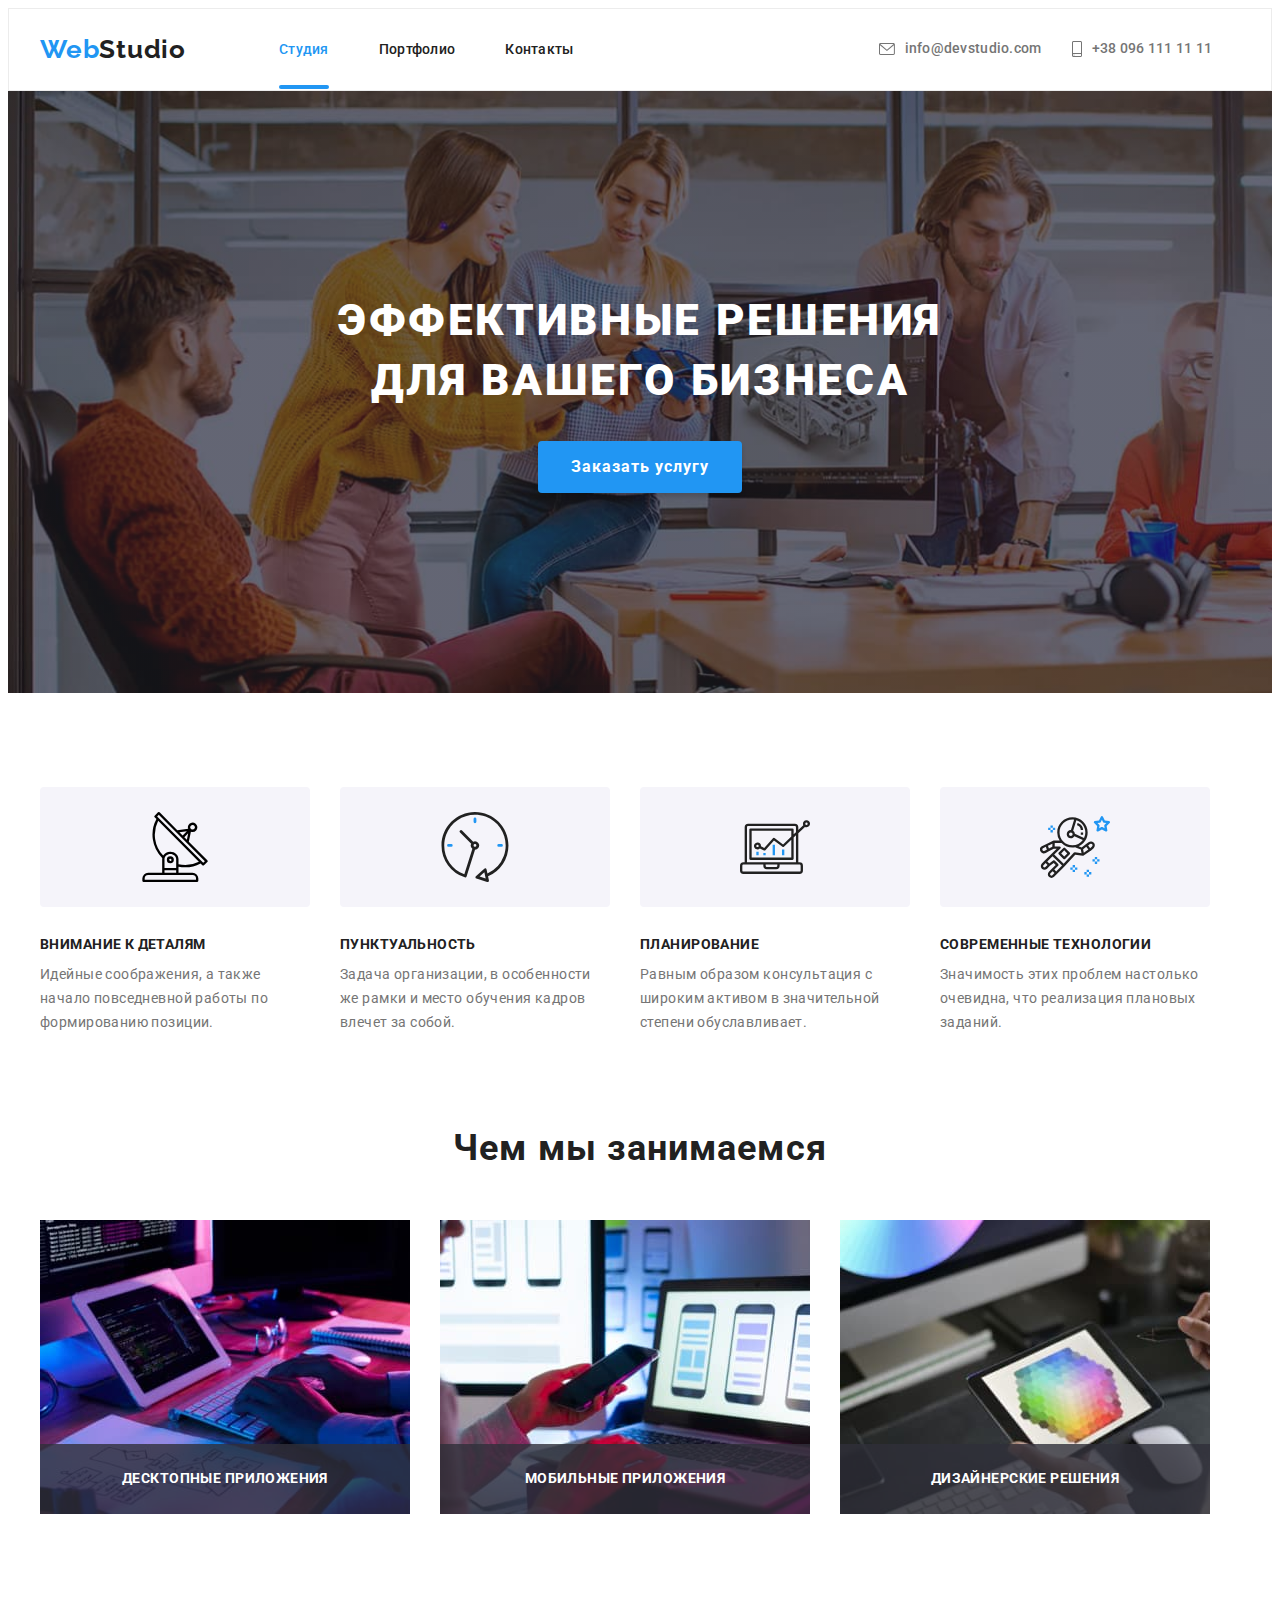
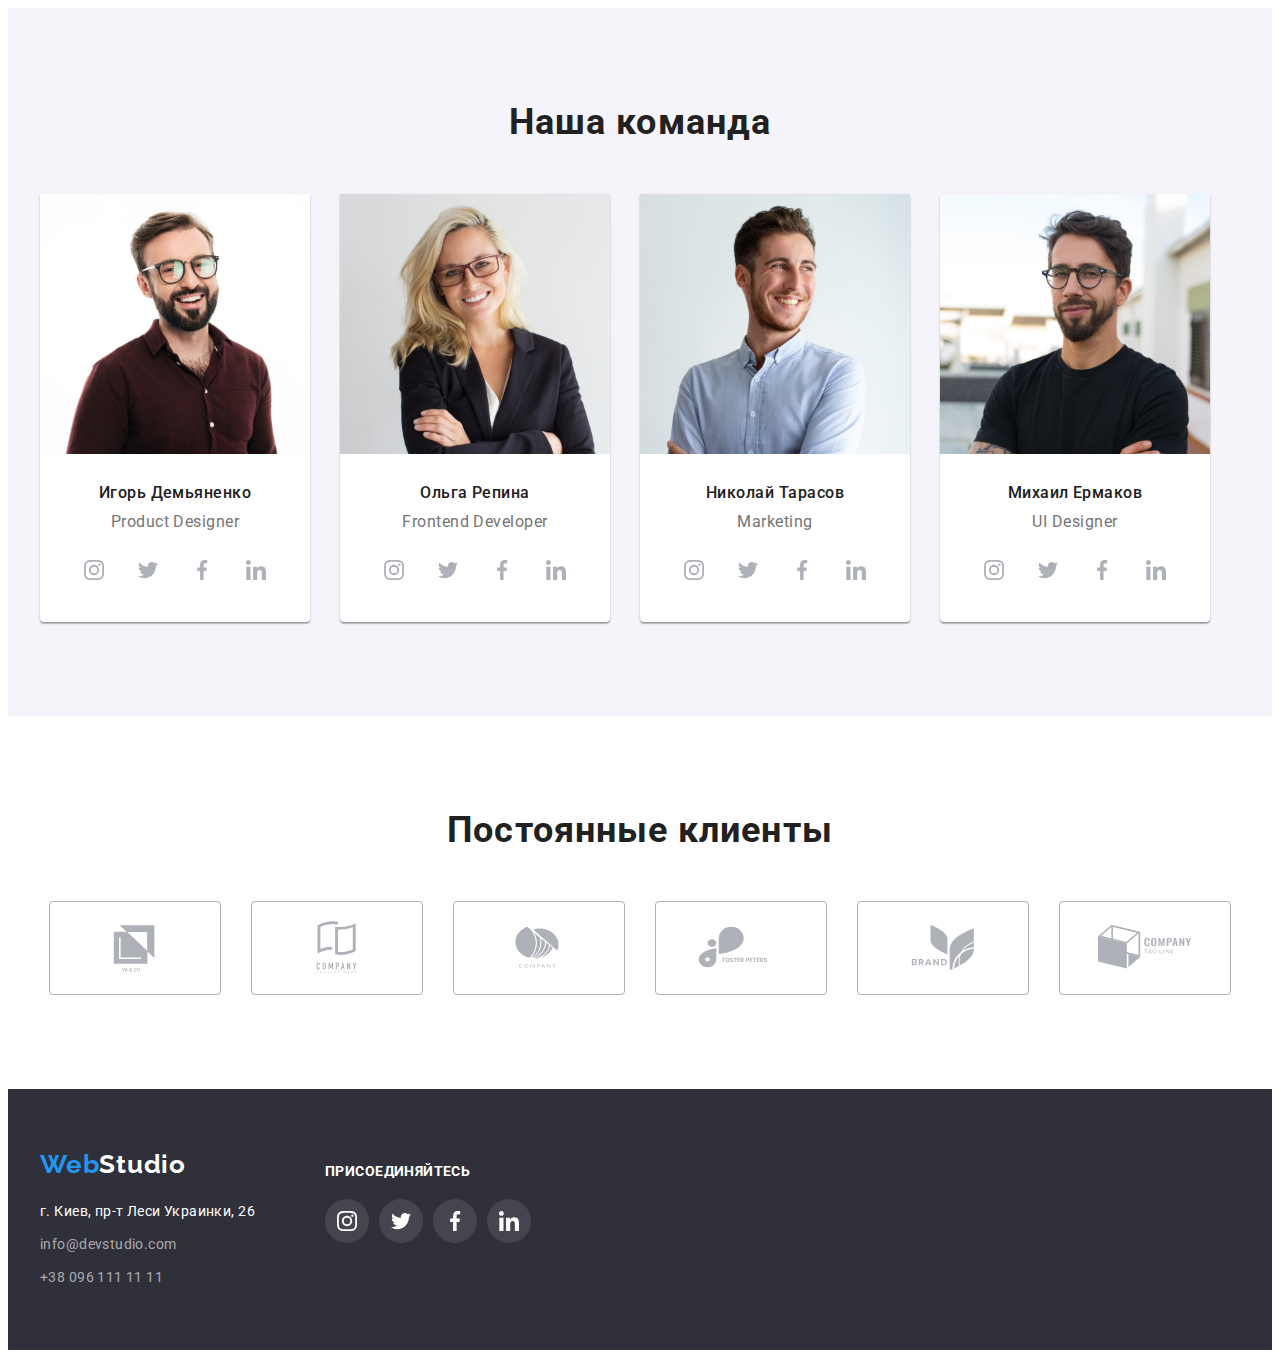
==== index.html @ dd54c1e4 "Initial commit" ====
<!DOCTYPE html>
<html lang="ru">
  <head>
    <meta charset="UTF-8" />
    <meta http-equiv="X-UA-Compatible" content="IE=edge" />
    <meta name="viewport" content="width=device-width, initial-scale=1.0" />
    <title>WebStudio</title>
    <!-- Шрифты -->
    <link rel="preconnect" href="https://fonts.googleapis.com" />
    <link rel="preconnect" href="https://fonts.gstatic.com" crossorigin />
    <link
      href="https://fonts.googleapis.com/css2?family=Raleway:wght@700&family=Roboto:wght@400;500;700;900&display=swap"
      rel="stylesheet"
    />
    <link
      rel="stylesheet"
      href="https://cdnjs.cloudflare.com/ajax/libs/modern-normalize/1.1.0/modern-normalize.min.css"
      integrity="sha512-wpPYUAdjBVSE4KJnH1VR1HeZfpl1ub8YT/NKx4PuQ5NmX2tKuGu6U/JRp5y+Y8XG2tV+wKQpNHVUX03MfMFn9Q=="
      crossorigin="anonymous"
      referrerpolicy="no-referrer"
    />
    <!-- Нормалайз -->
    <link
      rel="stylesheet"
      href="https://cdnjs.cloudflare.com/ajax/libs/modern-normalize/1.1.0/modern-normalize.min.css"
      integrity="sha512-wpPYUAdjBVSE4KJnH1VR1HeZfpl1ub8YT/NKx4PuQ5NmX2tKuGu6U/JRp5y+Y8XG2tV+wKQpNHVUX03MfMFn9Q=="
      crossorigin="anonymous"
      referrerpolicy="no-referrer"
    />
    <!-- Главные настройки -->
    <link rel="stylesheet" href="./css/styles.css"/>
  </head>

  <body data-body>
    <!--Шапка-->
    <div class="backdrop is-hiden">
    <header class="header">
      <section class="section section-nav">
        <div class="conteiner nav-flex">
          <a class="logo link logo-position" href="./index.html"
            >Web<span class="span-web">Studio</span></a>
          <nav class="nav">
            <ul class="nav-list list">
              <li class="nav-item">
                <a class="nav-btn curent-static link" href="">Студия</a>
              </li>
              <li class="nav-item">
                <a class="nav-btn curent link" href="./portfolio.html">Портфолио</a>
              </li>
              <li class="nav-item">
                <a class="nav-btn link" href="">Контакты</a>
              </li>
            </ul>
          </nav>
          <ul class="header-list-address list">
            <li class="mail"><a class="mailtel link mailtel-mail" href="mailto:info@devstudio.com"><svg class="icon" height="18" width="16"><use href="./images/icons.svg#icon-mail"></use></svg><span>info@devstudio.com</span></a>
            </li>
            <li class="tel">
              <a class="mailtel link margin-tel" href="tel:+380961111111"><svg class="icon" height="18" width="10"><use href="./images/icons.svg#icon-smartphone"></use></svg><span>+38 096 111 11 11</span></a>
            </li>
          </ul>
        </div>
      </section>
    </header>
    <!--Основной контент-->
    <main class="main">
      <section class="section section-hero">
        <div class="conteiner">
          <h1 class="hero-caption list">
            <span class="hero-text">Эффективные решения для вашего бизнеса</span>
          </h1>
          <div class="hero-btn">
            <button class="hero-button" type="button" data-modal-open>Заказать услугу</button>
          </div>
        </div>
        <div class="backdrop-btn is-hidden" data-modal>
          <div class="modal">
        <button class="modal-close-btn" type="button" data-modal-close>
          <svg class="" width="18" height="18">
          <use href="./images/icons.svg#icon-close"></use>
          </svg>
        </button>
          </div>
        </div>
      </section>
      <!--Преимущества-->
      <section class="section section-benefits">
        <div class="conteiner">
          <h2 hidden>Преимущества</h2>
          <ul class="benefits-list list">
            <li class="benefits-item list">
              <div class="benefits-svg">
                <svg class="benefits-svg-icon" width="70" height="70">
                  <use href="./images/icons.svg#icon-antenna"></use>
                </svg>
              </div>
              <h3 class="benefits-caption list">Внимание к деталям</h3>
              <p class="benefits-subtitle list">
                Идейные соображения, а также начало повседневной работы по
                формированию позиции.
              </p>
            </li>
            <li class="benefits-item list">
              <div class="benefits-svg">
                <svg class="benefits-svg-icon" width="70" height="70">
                  <use href="./images/icons.svg#icon-clock"></use>
                </svg>
              </div>
              <h3 class="benefits-caption list">Пунктуальность</h3>
              <p class="benefits-subtitle list">
                Задача организации, в особенности же рамки и место обучения
                кадров влечет за собой.
              </p>
            </li>
            <li class="benefits-item list">
              <div class="benefits-svg">
                <svg class="benefits-svg-icon" width="70" height="70">
                  <use href="./images/icons.svg#icon-diagram"></use>
                </svg>
              </div>
              <h3 class="benefits-caption list">Планирование</h3>
              <p class="benefits-subtitle list">
                Равным образом консультация с широким активом в значительной
                степени обуславливает.
              </p>
            </li>
            <li class="benefits-item list">
              <div class="benefits-svg">
                <svg class="benefits-svg-icon" width="70" height="70">
                  <use href="./images/icons.svg#icon-astronaut"></use>
                </svg>
              </div>
              <h3 class="benefits-caption list">Современные технологии</h3>
              <p class="benefits-subtitle list">
                Значимость этих проблем настолько очевидна, что реализация
                плановых заданий.
              </p>
            </li>
          </ul>
        </div>
      </section>
      </div>
      <!--Чем занимаемся-->
      <section class="section section-work">
        <div class="conteiner">
          <h2 class="section-title list h2-margin">Чем мы занимаемся</h2>
          <ul class="work-list list">
            <li class="work-items">
              <div class="img-wrapper">
              <img class="image" src="./images/work/box-1.jpg" alt="Работает на клавиатуре" width="370" height="295"/>
              <p class="work-items-txt">Десктопные приложения</p>
              </div>
            </li>
            <li class="work-items">
              <div class="img-wrapper">
              <img class="image" src="./images/work/box-2.jpg" alt="Проверяет макет" width="370" height="295"/>
              <p class="work-items-txt">Мобильные приложения</p>
              </div>
            </li>
            <li class="work-items">
              <div class="img-wrapper">
              <img class="image" src="./images/work/box-3.jpg" alt="Подберает цвет" width="370" height="295"/>
              <p class="work-items-txt">Дизайнерские решения</p>
            </div>
            </li>
          </ul>
        </div>
      </section>
      <!--Наша команда-->
      <section class="section section-team">
        <div class="conteiner">
          <h2 class="section-title list h2-margin">Наша команда</h2>
          <ul class="team-list list">
            <li class="team-item">
              <img
                class="image img-team"
                src="./images/team/Igor-1.jpg"
                alt="Игорь Демьяненко"
                width="270"
                height="260"/>
              <div class="comand-name">
                <h3 class="team-name list">Игорь Демьяненко</h3>
                <p class="team-job list" lang="en">Product Designer</p>
                <ul class="social-media list">
                  <li class="social-media-item">
                    <a
                      class="social-media-link link"
                      href=""
                      target="_blank"
                      rel="noopener noreferrer"
                      aria-label="instagram">
                      <svg class="social-media-icon" width="20" height="20"><use href="./images/icons.svg#icon-instagram"></use></svg></a></li>
                  <li class="social-media-item">
                    <a
                      class="social-media-link link"
                      href=""
                      target="_blank"
                      rel="noopener noreferrer"
                      aria-label="twitter"
                      >
                      <svg class="social-media-icon" width="20" height="20"><use href="./images/icons.svg#icon-twitter"></use></svg></a></li>
                  <li class="social-media-item">
                    <a
                      class="social-media-link link"
                      href=""
                      target="_blank"
                      rel="noopener noreferrer"
                      aria-label="facebook"
                      >
                      <svg class="social-media-icon" width="20" height="20"><use href="./images/icons.svg#icon-facebook"></use></svg></a></li>
                  <li class="social-media-item">
                    <a
                      class="social-media-link link"
                      href=""
                      target="_blank"
                      rel="noopener noreferrer"
                      aria-label="linkedin">
                      <svg class="social-media-icon" width="20" height="20"><use href="./images/icons.svg#icon-linkedin"></use></svg></a>
                  </li>
                </ul>
              </div>
            </li>
            <li class="team-item">
              <img
                class="image img-team"
                src="./images/team/Olga-2.jpg"
                alt="Ольга Репина"
                width="270"
                height="260"/>
              <div class="comand-name">
                <h3 class="team-name list">Ольга Репина</h3>
                <p class="team-job list" lang="en">Frontend Developer</p>
                <ul class="social-media list">
                  <li class="social-media-item">
                    <a
                      class="social-media-link link"
                      href=""
                      target="_blank"
                      rel="noopener noreferrer"
                      aria-label="instagram">
                      <svg class="social-media-icon" width="20" height="20"><use href="./images/icons.svg#icon-instagram"></use></svg></a>
                  </li>
                  <li class="social-media-item">
                    <a
                      class="social-media-link link"
                      href=""
                      target="_blank"
                      rel="noopener noreferrer"
                      aria-label="twitter">
                      <svg class="social-media-icon" width="20" height="20"><use href="./images/icons.svg#icon-twitter"></use></svg></a>
                  </li>
                  <li class="social-media-item">
                    <a
                      class="social-media-link link"
                      href=""
                      target="_blank"
                      rel="noopener noreferrer"
                      aria-label="facebook">
                      <svg class="social-media-icon" width="20" height="20"><use href="./images/icons.svg#icon-facebook"></use></svg></a>
                  </li>
                  <li class="social-media-item">
                    <a
                      class="social-media-link link"
                      href=""
                      target="_blank"
                      rel="noopener noreferrer"
                      aria-label="linkedin">
                      <svg class="social-media-icon" width="20" height="20"><use href="./images/icons.svg#icon-linkedin"></use></svg></a>
                  </li>
                </ul>
              </div>
            </li>
            <li class="team-item">
              <img
                class="image img-team"
                src="./images/team/Nikollay-3.jpg"
                alt="Николай Тарасов"
                width="270"
                height="260"/>
              <div class="comand-name">
                <h3 class="team-name list">Николай Тарасов</h3>
                <p class="team-job list" lang="en">Marketing</p>
                <ul class="social-media list">
                  <li class="social-media-item">
                    <a
                      class="social-media-link link"
                      href=""
                      target="_blank"
                      rel="noopener noreferrer"
                      aria-label="instagram">
                      <svg class="social-media-icon" width="20" height="20"><use href="./images/icons.svg#icon-instagram"></use></svg></a>
                  </li>
                  <li class="social-media-item">
                    <a
                      class="social-media-link link"
                      href=""
                      target="_blank"
                      rel="noopener noreferrer"
                      aria-label="twitter">
                      <svg class="social-media-icon" width="20" height="20"><use href="./images/icons.svg#icon-twitter"></use></svg></a>
                  </li>
                  <li class="social-media-item">
                    <a
                      class="social-media-link link"
                      href=""
                      target="_blank"
                      rel="noopener noreferrer"
                      aria-label="facebook">
                      <svg class="social-media-icon" width="20" height="20"><use href="./images/icons.svg#icon-facebook"></use></svg></a>
                  </li>
                  <li class="social-media-item">
                    <a
                      class="social-media-link link"
                      href=""
                      target="_blank"
                      rel="noopener noreferrer"
                      aria-label="linkedin"> 
                      <svg class="social-media-icon" width="20" height="20"><use href="./images/icons.svg#icon-linkedin"></use></svg></a>
                  </li>
                </ul>
              </div>
            </li>
            <li class="team-item">
              <img
                class="image img-team"
                src="./images/team/Michael-4.jpg"
                alt="Михаил Ермаков"
                width="270"
                height="260"/>
              <div class="comand-name">
                <h3 class="team-name list">Михаил Ермаков</h3>
                <p class="team-job list" lang="en">UI Designer</p>
                <ul class="social-media list">
                  <li class="social-media-item">
                    <a
                      class="social-media-link link"
                      href=""
                      target="_blank"
                      rel="noopener noreferrer"
                      aria-label="instagram">
                      <svg class="social-media-icon" width="20" height="20"><use href="./images/icons.svg#icon-instagram"></use></svg></a>
                  </li>
                  <li class="social-media-item">
                    <a
                      class="social-media-link link"
                      href=""
                      target="_blank"
                      rel="noopener noreferrer"
                      aria-label="twitter">
                      <svg class="social-media-icon" width="20" height="20"><use href="./images/icons.svg#icon-twitter"></use></svg></a>
                  </li>
                  <li class="social-media-item">
                    <a
                      class="social-media-link link"
                      href=""
                      target="_blank"
                      rel="noopener noreferrer"
                      aria-label="facebook">
                      <svg class="social-media-icon" width="20" height="20"><use href="./images/icons.svg#icon-facebook"></use></svg></a>
                  </li>
                  <li class="social-media-item">
                    <a
                      class="social-media-link link"
                      href=""
                      target="_blank"
                      rel="noopener noreferrer"
                      aria-label="linkedin">
                      <svg class="social-media-icon" width="20" height="20"><use href="./images/icons.svg#icon-linkedin"></use></svg></a>
                  </li>
                </ul>
              </div>
            </li>
          </ul>
        </div>
      </section>
      <section class="section section-clients">
        <div class="conteiner conteiner-clients">
          <h2 class="section-title list h2-margin">Постоянные клиенты</h2>
          <ul class="clients-list list">
            <li class="clients-item">
              <a
                class="card-clients-list"
                href=""
                target="_blank"
                rel="noopener noreferrer"
                aria-label="Go to YA&CO">
                <svg class="social-clients-icon" width="106" height="60"><use href="./images/icons.svg#icon-logo"></use></svg></a>
            </li>
            <li class="clients-item">
              <a
                class="card-clients-list"
                href=""
                target="_blank"
                rel="noopener noreferrer"
                aria-label="Go to company tagline here">
                <svg class="social-clients-icon" width="106" height="60"><use href="./images/icons.svg#icon-logo-1"></use></svg></a>
            </li>
            <li class="clients-item">
              <a
                class="card-clients-list"
                href=""
                target="_blank"
                rel="noopener noreferrer"
                aria-label="Go to company">
                <svg class="social-clients-icon" width="106" height="60"><use href="./images/icons.svg#icon-logo-2"></use></svg></a>
            </li>
            <li class="clients-item">
              <a
                class="card-clients-list"
                href=""
                target="_blank"
                rel="noopener noreferrer"
                aria-label="Go to foster peters">
                <svg class="social-clients-icon" width="106" height="60"><use href="./images/icons.svg#icon-logo-3"></use></svg></a>
            </li>
            <li class="clients-item">
              <a
                class="card-clients-list"
                href=""
                target="_blank"
                rel="noopener noreferrer"
                aria-label="Go to brand">
                <svg class="social-clients-icon" width="106" height="60"><use href="./images/icons.svg#icon-logo-4"></use></svg></a>
            </li>
            <li class="clients-item">
              <a
                class="card-clients-list"
                href=""
                target="_blank"
                rel="noopener noreferrer"
                aria-label="Go to company tag line">
                <svg class="social-clients-icon" width="106" height="60"><use href="./images/icons.svg#icon-logo-5"></use></svg></a>
            </li>
          </ul>
        </div>
      </section>
    </main>
    <!--Контакти-->
    <footer class="footer">
      <div class="conteiner conteiner-footer">
        <div class="conteiner-adress">
          <a class="logo logo-footer link" href="./index.html">Web<span class="span-web-footer">Studio</span></a>
          <address class="address address-mar">
            <a
              class="googlemaps link"
              href="https://goo.gl/maps/HRvNxAX2GYqkhrJAA"
              target="_blank"
              rel="noopener  noreferrer"
              >г. Киев, пр-т Леси Украинки, 26</a>
          </address>
          <ul class="footer-list-address list">
            <li class="address-mar">
              <a class="mail-tel link" href="mailto:info@devstudio.com">info@devstudio.com</a>
            </li>
            <li>
              <a class="mail-tel link" href="tel:+380961111111">+38 096 111 11 11</a>
            </li>
          </ul>
        </div>
        <div class="conteiner-social">
          <h3 class="footer-strong">присоединяйтесь</h3>
          <ul class="social-media-footer list">
            <li class="social-footer-item">
              <a
                class="social-footer-link link"
                href=""
                target="_blank"
                rel="noopener noreferrer"
                aria-label="instagram">
                <svg class="social-footer-icon" width="20" height="20"><use href="./images/icons.svg#icon-instagram"></use></svg></a>
            </li>
            <li class="social-footer-item">
              <a
                class="social-footer-link link"
                href=""
                target="_blank"
                rel="noopener noreferrer"
                aria-label="twitter">
                <svg class="social-footer-icon" width="20" height="20"><use href="./images/icons.svg#icon-twitter"></use></svg></a>
            </li>
            <li class="social-footer-item">
              <a
                class="social-footer-link link"
                href=""
                target="_blank"
                rel="noopener noreferrer"
                aria-label="facebook">
                <svg class="social-footer-icon" width="20" height="20"><use href="./images/icons.svg#icon-facebook"></use></svg></a>
            </li>
            <li class="social-footer-item">
              <a
                class="social-footer-link link"
                href=""
                target="_blank"
                rel="noopener noreferrer"
                aria-label="linkedin">
                <svg class="social-footer-icon" width="20" height="20"><use href="./images/icons.svg#icon-linkedin"></use></svg></a>
            </li>
          </ul>
        </div>
      </div>
    </footer>
    <script src="./js/modal.js"></script>
  </body>
</html>
---- css/styles.css ----
:root {
/* Шрифт */
--main-font: "Roboto";
--secondary-font: "Raleway";
/* Цвет основного текста (черный) */
--black-color:#212121;
/* Вторичный цвет (серый)*/
 --grey-color: #757575;
--grey-color-icon: #AFB1B8;
/* Белый текст и фон */
--white-bg-color: #ffffff;
/* Акцент цвета */
--accent-color: #2196F3;
/* Разное */
--accent-color-bg: #188CE8;
--bg-color-photo: #F5F4FA;
--color-sidebar: #2F303A;
/* Анимации */
--anim: 250ms cubic-bezier(0.4, 0, 0.2, 1);
}

body {
font-family: var(--main-font), sans-serif;
font-size: 14px;
background-color: var(--white-bg-color);
color:var(--black-color);
}

.no-scroll {
overflow: hidden;
}

.link {
text-decoration: none;
}

.list {
padding: 0;
margin: 0;
list-style: none;
}

.conteiner {
margin-left: auto;
margin-right: auto;
padding-left: 15px;
padding-right: 15px;
width: 1200px;
}

.section-nav {
border: 1px solid #ECECEC;

padding: 0px;
padding-top: 25px;
padding-bottom: 25px;
margin: auto;
}

.section-hero {
padding-bottom: 200px;
padding-top: 200px;
margin: 0px;
text-align: center;
background-color: var(--color-sidebar);
background-image: linear-gradient(rgba(47, 48, 58, 0.4),rgba(47, 48, 58, 0.4)), url(..//images/hero/Hero-team.jpg);
background-repeat: no-repeat;
background-size: cover;
}

.hero-text {
width: 696px;
}

.section-benefits {
margin: 0px;
padding-top: 94px;
padding-bottom: 94px;
}

.section-work {
padding-bottom: 94px;
margin: 0px;
}

.work-list {
display: flex;
}

.work-items:last-child {
margin-right: 0px;
}

.work-items {
margin-right: 30px;
}

.img-wrapper {
position: relative;
}

.work-items-txt {
background-color: rgba(47,48,58, 0.8);
position: absolute;
bottom: 0;
left: 0;
margin: 0;
display: flex;
justify-content: center;
align-items: center;

height: 70px;
width: 100%;

font-style: normal;
font-weight: 700;
font-size: 14px;
line-height: 1.14;
text-align: center;
letter-spacing: 0.03em;
text-transform: uppercase;
    
color: var(--white-bg-color);
}

.team-list {
display: flex;
padding-bottom: 94px;
}
.section-team {
margin-bottom: 0px;
padding-top: 94px;
background-color: var(--bg-color-photo);
}

.logo-position {
margin-right: 93px;
}
.address-mar {
margin-bottom: 9px;
}
.h2-margin {
margin-bottom: 50px;
}

.img-p {
margin-bottom: 20px;
}

.nav-list {
margin-right: 305px;
display: flex;
}

.nav-list .nav-item:not(:last-child) {
margin-right: 50px;
}
.nav-flex {
display: flex;
align-items: center;
}

.header-list-address {
display: flex;
}

.btn-filter-port {
padding-top: 94px;
padding-bottom: 94px;
}

.filter-panel {
margin-bottom: 50px;
margin-left: auto;
margin-right: auto;
padding: auto;

display: flex;
justify-content: center;
}

.section-project {
padding: 0px;
margin-left: auto;
margin-right: auto;
}

.project-list {
display: flex;
flex-wrap: wrap;
}

.project-item:last-child {
margin-right: 0px;
}

.project-item {

width: 370px;
margin-right: 30px;
margin-bottom: 30px;
border-bottom: 1px solid #ECECEC;
box-sizing: border-box;
background: var(--white-bg-color);

transition: box-shadow var(--anim);
}

.project-item:nth-child(3n) {
margin-right: 0px;
}

.project-item:nth-last-child(-n + 3) {
margin-bottom: 0px;
}
.project-item:hover,
.project-item:focus {
box-shadow: 0px 1px 1px rgba(0, 0, 0, 0.12), 0px 4px 4px rgba(0, 0, 0, 0.06), 1px 4px 6px rgba(0, 0, 0, 0.16);
}

.project-namecompany {
margin-bottom: 4px;
font-weight: 700;
font-size: 18px;
line-height: 2.00;
letter-spacing: 0.06em;
color: var(--black-color);
}
    
.project-class {
font-weight: 400;
font-size: 16px;
line-height: 1.88;
letter-spacing: 0.03em;
color: var(--grey-color);
}
/* ----------------------------------------------------Портфолио Оверлей--------------------------------------------------------- */
.project-div {
position: relative;
overflow: hidden;
}

.project-desc {
position: absolute;

top: 0;
left: 0;

transform: translateY(100%);

display: flex;
justify-content: center;
align-items: center; 
text-align: left;
margin: 0;
padding: 63px 24px;
width: 100%;
height: 100%;
    
color: var(--white-bg-color);
background-color: rgba(33, 150, 243, 0.9); 
font-weight: 400;
font-size: 18px;
line-height: 1.56;
letter-spacing: 0.03em;
transition: transform var(--anim);
}

.project-item:hover .project-desc,
.project-item:focus .project-desc {
transform: translateY(0%);
}
/*-------------------------------------------------------------------------------------------------------------------------------*/
.section-title {
font-weight: 700;
font-size: 36px;
line-height: 1.16;
text-align: center;
letter-spacing: 0.03em;
}

.header-box {
margin-right: auto;
}

.logo {
display: block;

font-family: var(--secondary-font);
font-weight: 700;
font-size: 26px;
line-height: 1.19;
letter-spacing: 0.03em;
color: var(--accent-color);
}
.logo-footer {
margin-bottom: 20px;
}

.span-web {
color: var(--black-color); 
}
.span-web-footer {
color: var(--white-bg-color);
}

.nav-btn {
padding: 32px 0 31px 0;
font-weight: 500;
font-size: 14px;
line-height: 1.14;
letter-spacing: 0.02em;
color: var(--black-color);

transition: color var(--anim);
}

.mailtel {
display: flex;
align-items: center;

font-weight: 500;
font-size: 14px;
line-height: 1.14;
letter-spacing: 0.02em;
color: var(--grey-color);

transition: color var(--anim);
}
.nav-btn:hover,
.nav-btn:focus,
.mailtel:hover,
.mailtel:focus {
color: var(--accent-color);
}

.margin-tel {
margin-right: 0px;
}

.button {
border: 1px solid transparenret;
}

.button-margin {
margin-right: 8px;
}

.btn-port {
display: flex;
text-align: center;

padding: 6px 22px;
font-family: inherit;
font-weight: 500;
font-size: 16px;
line-height: 1.62;
text-align: center;
letter-spacing: 0.03em;
cursor: pointer;
border-radius: 4px;
border: 1px solid transparent;
color: var(--black-color);
background-color: var(--bg-color-photo);

transition: color var(--anim), background-color var(--anim), border-radius var(--anim), border var(--anim), box-shadow var(--anim);
}
.btn-port:hover,
.btn-port:focus {
color: var(--white-bg-color);
background-color: var(--accent-color);
border-radius: 4px;
border: 1px solid transparent;
box-shadow: 0px 4px 4px rgba(0, 0, 0, 0.15);
}
/* --------------------------------------------Статическое подчеркивание (кнопки хедера)-------------------------------------------- */
.curent-static {
    color: var(--accent-color);
    position: relative;
    }
    
    .curent-static::after {
    content: "";
    position: absolute;
    bottom: -1px;
    left: 0;
    
    width: 100%;
    height: 4px;
    border-radius: 2px;
    display: inline-block;
    background-color: var(--accent-color);
    }

/* --------------------------------------------Подчеркивание ховер-фокус (кнопки хедера)-------------------------------------------- */
.curent {
position: relative;
}

.curent::after {
content: "";
position: absolute;
bottom: -1px;
left: 0;

width: 100%;
height: 4px;
border-radius: 2px;
display: inline-block;
background-color: #FFFFFF;
transition: background-color var(--anim);
}

.curent:hover::after,
.curent:focus::after {
background-color: var(--accent-color);
}
/* --------------------------------------------------------------------------------------------------------------------------------- */
.hero-caption {
display: flex;
justify-content: space-around;

margin-bottom: 30px;
font-weight: 900;
font-size: 44px;
line-height: 1.36;
letter-spacing: 0.06em;
align-items: center;
text-align: center;
text-transform: uppercase;
color: var(--white-bg-color);
}

.main-hero, footer {
background: var(--color-sidebar);
}
.hero-button {
padding: 10px 32px;
font-weight: 700;
font-size: 16px;
line-height: 1.88;
align-items: center;
text-align: center;
letter-spacing: 0.06em;
color: var(--white-bg-color);
font-family: inherit;
cursor: pointer;
background-color: var(--accent-color);
box-shadow: 0px 4px 4px rgba(0, 0, 0, 0.15);
border-radius: 4px;
border: 1px solid transparent;

transition: background-color var(--anim), box-shadow var(--anim), border-radius var(--anim);
}

.hero-button:hover,
.hero-button:focus {
background-color: var(--accent-color-bg);
box-shadow: 0px 4px 4px rgba(0, 0, 0, 0.15);
border-radius: 4px;
}

.benefits-list {
display: flex;
}
.benefits-item {
width:270px;
}

.txt-allign {
padding: 20px 24px;
border-bottom: 1px solid #ECECEC;
border-left: 1px solid #ECECEC;
border-right: 1px solid #ECECEC;
}

.benefits-list .benefits-item:not(:last-child) {
margin-right: 30px;
}

.benefits-caption {
margin-bottom: 10px;
font-weight: 700;
font-size: 14px;
line-height: 1.14;
letter-spacing: 0.03em;
text-transform: uppercase;
color: var(--black-color);

}
.benefits-subtitle {
font-weight: 400;
font-size: 14px;
line-height: 1.71;
letter-spacing: 0.03em;
color: var(--grey-color);
}

.image, .image-p {
display: block;
max-width: 100%;
height: auto;
}

.team-item {
margin-right: 30px;

width: 270px;
top: 1635px;
background: var(--white-bg-color);
box-shadow: 0px 1px 3px rgba(0, 0, 0, 0.12), 0px 1px 1px rgba(0, 0, 0, 0.14), 0px 2px 1px rgba(0, 0, 0, 0.2);
border-radius: 0px 0px 4px 4px;
}

.team-item:last-child {
margin-right: 0px;
}

.comand-name {
padding-top: 30px;
padding-bottom: 30px;
}

.team-name {
margin-bottom: 10px;
font-weight: 500;
font-size: 16px;
line-height: 1.18;
text-align: center;
letter-spacing: 0.03em;
color: var(--black-color);
background-color: var(--white-bg-color);
}
.team-job {
margin-bottom: 16px;
font-weight: 400;
font-size: 16px;
line-height: 1.18;
text-align: center;
letter-spacing: 0.03em;
color: var(--grey-color)
}

.footer {
padding-top: 60px;
padding-bottom: 60px;
}

.conteiner-footer {
display: flex;
}

.conteiner-social {
margin-left: 70px;
}

.googlemaps {
font-weight: 400;
font-size: 14px;
line-height: 1.71;
letter-spacing: 0.03em;
color: var(--white-bg-color);
font-style: normal;
}
.footer-list-address .mail-tel {
font-weight: 400;
font-size: 14px;
line-height: 1.71;
letter-spacing: 0.03em;
color:rgba(255, 255, 255, 0.6);
}

.footer-strong {
margin-bottom: 20px;

font-style: normal;
font-weight: 700;
font-size: 14px;
line-height: 16px;
letter-spacing: 0.03em;
text-transform: uppercase;
color: #FFFFFF;
}

.social-media  {
display: flex;
justify-content: center;
}

.social-media-item:not(:last-child) {
margin-right: 10px;
}

.social-media-link {
display: flex;
align-items: center;
justify-content: center;
width: 44px;
height: 44px;
color: var(--grey-color-icon);
background-color: var(--white-bg-color);
border-radius: 50%;

transition: color var(--anim), background-color var(--anim);
}

.social-media-link:hover,
.social-media-link:focus {
color: var(--white-bg-color);
background-color: var(--accent-color-bg);
}
.social-media-icon {
fill: currentColor;
}

.social-footer-item:not(:last-child) {
margin-right: 10px;
}

.social-media-footer  {
display: flex;
justify-content: center;
}

.social-footer-link {
display: flex;
align-items: center;
justify-content: center;
width: 44px;
height: 44px;
color: var(--white-bg-color);
background-color: rgba(255, 255, 255, 0.1);
border-radius: 50%;

transition: color var(--anim), background-color var(--anim);
}
.social-footer-link:hover,
.social-footer-link:focus {
color: var(--white-bg-color);
background-color: var(--accent-color-bg);
}
.social-footer-icon {
fill: currentColor;
}

.conteiner-clients  {
padding-top: 94px;
}
.clients-list {
display: flex;
justify-content: center;
padding-bottom: 94px;
}

.clients-item:not(:last-child) {
margin-right: 30px;
}

.card-clients-list {
display: flex;
align-items: center;
justify-content: center;
width: 170px;
height: 92px;
color: var(--grey-color-icon);
border: 1px solid var(--grey-color-icon);
border-radius: 4px;
transition: color var(--anim), border var(--anim);
}

.card-clients-list:hover,
.card-clients-list:focus  {
color: var(--accent-color);
border: 1px solid var(--accent-color);
}

.social-clients-icon {
fill: currentColor;
} 

.benefits-list-icon  {
display: flex;
align-items: center;
justify-content: center;
}
.benefits-svg  {
margin-bottom: 30px;
width: 270px;
height: 120px;
display: flex;
align-items: center;
justify-content: center;
background: #F5F4FA;
border-radius: 4px;
}

.icon {
margin-right: 10px;
fill: currentColor;
}

.mailtel-mail {
margin-right: 30px;
}
/*------------------------------------------------ Модальное окно----------------------------------------------- */
.backdrop-btn {
position: fixed;
top: 0;
left: 0;
z-index: 1000;

width: 100%;
height: 100%;

background-color: rgba(0, 0, 0, 0.2);

opacity: 1;
visibility: visible;
pointer-events: initial;

transition: opacity var(--anim), visibility var(--anim);
}

.backdrop-btn.is-hidden {
opacity: 0;
visibility: hidden;
pointer-events: none ;
transition: opacity var(--anim), visibility var(--anim);
}

.modal {
position: absolute;
top: 50%;
left: 50%;
transform: translate(-50%, -50%);

min-width: 528px;
min-height: 581px;
background-color: var(--white-bg-color);
border-radius: 4px;
}

.modal-close-btn {
position: absolute;
top: 0;
right: 0;

margin: 17px 12px 0px 0px;

display: flex;
align-items: center;
justify-content: center;

width: 30px;
height: 30px;
  
background: #FFFFFF;
border: none;
padding: 0;
border-radius: 30px;
border: 1px solid rgba(0, 0, 0, 0.1);

transform: translate(0%, 0%);
cursor: pointer;
}


/* transition-property: color, background-color, box-shadow, transform;
transition-duration: 250ms;
transition-timing-function: cubic-bezier(0.4, 0, 0.2, 1); */
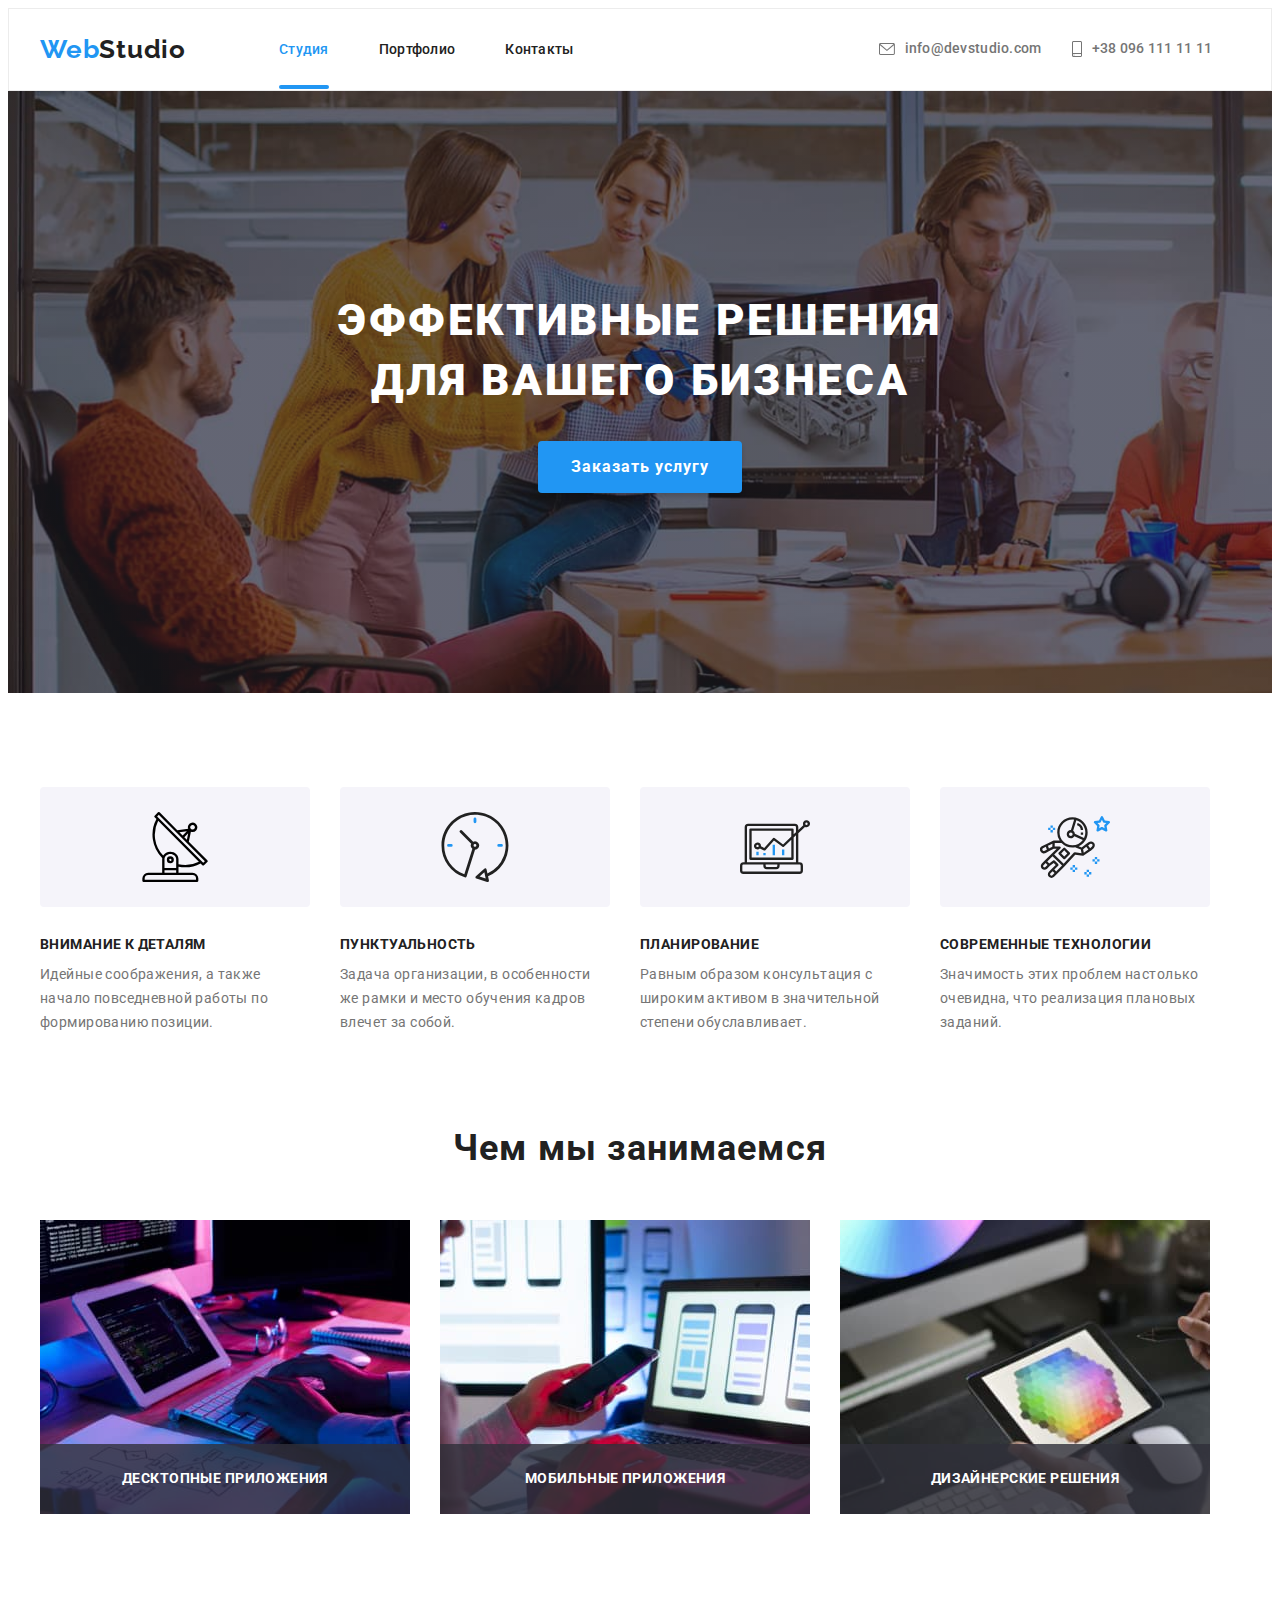
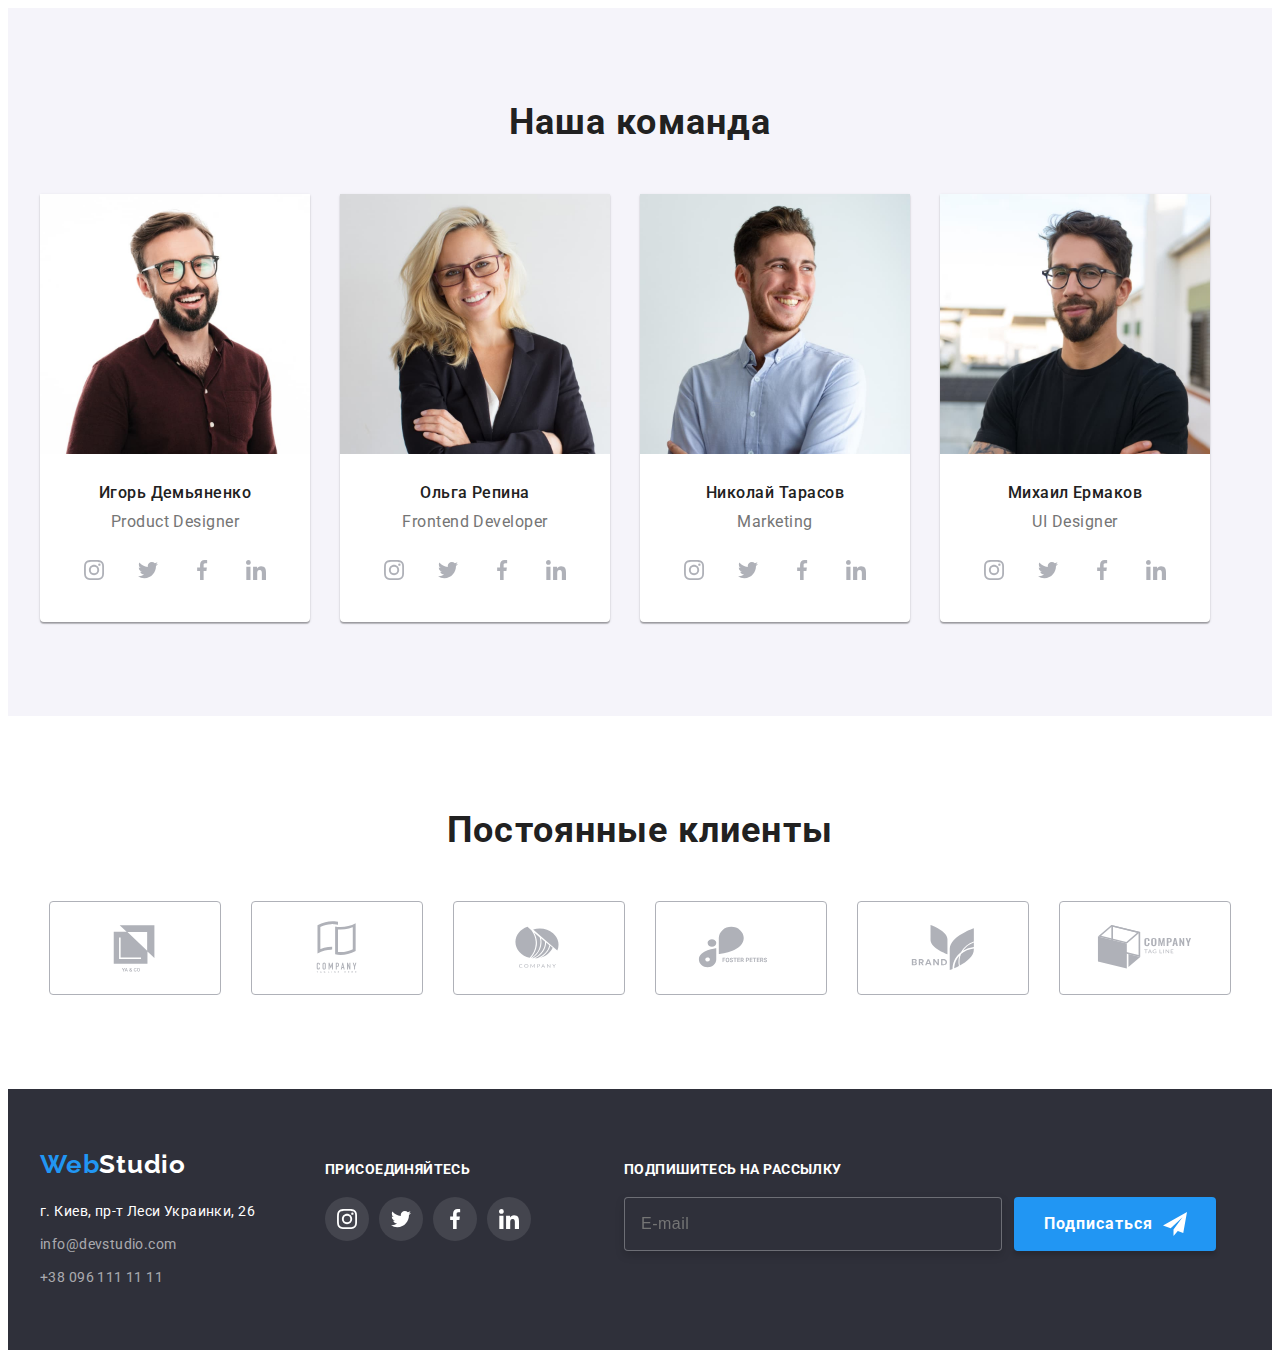
==== commit 0ef5ee6b: "Дз" ====
--- a/index.html
+++ b/index.html
@@ -75,11 +75,52 @@
         </div>
         <div class="backdrop-btn is-hidden" data-modal>
           <div class="modal">
-        <button class="modal-close-btn" type="button" data-modal-close>
-          <svg class="" width="18" height="18">
-          <use href="./images/icons.svg#icon-close"></use>
-          </svg>
-        </button>
+            <button class="modal-close-btn" type="button" data-modal-close>
+              <svg class="" width="18" height="18">
+              <use href="./images/icons.svg#icon-close"></use>
+              </svg>
+            </button>
+        <form class="form-modal">
+          <p class="modal-txt">Оставьте свои данные, мы вам перезвоним</p>
+          <div class="form-list list">
+            <span class="form-span">Имя</span>
+            <div class="form-div">
+              <label for="name"></label>
+              <svg class="" width="18" height="18">
+              <use href="./images/icons.svg#icon-man"></use>
+              </svg>
+              <input type="text" id="name"/>
+            </div>
+            <span class="form-span">Телефон</span>
+            <div class="form-div">
+              <label for="tel"></label>
+              <svg class="" width="18" height="18">
+              <use href="./images/icons.svg#icon-handset"></use>
+              </svg>
+              <input type="tel" id="tel"/>
+            </div>
+            <span class="form-span">Почта</span>
+            <div class="form-div">
+              <label for="email"></label>
+              <svg class="" width="18" height="18">
+              <use href="./images/icons.svg#icon-mailbc"></use>
+              </svg>
+              <input type="email" id="email"/>
+            </div>
+            <span class="form-span-comment">Комментарий</span>
+            <div class="form-div-comment">
+              <label for="comment"></label>
+              <textarea type="text" id="comment" rows="5" placeholder="Введите текст"></textarea>
+            </div>
+          </div>
+            <div>
+              <input type="checkbox" id="policy"/>
+              <label for="policy">Соглашаюсь с рассылкой и принимаю <span>Условия договора</span></label>
+            </div>
+            <div>
+              <button type="submit" class="button-modal">Отправить</button> 
+            </div>
+        </form>
           </div>
         </div>
       </section>
@@ -498,6 +539,20 @@
             </li>
           </ul>
         </div>
+        <div class="conteiner-form">
+          <p class="form-txt">Подпишитесь на рассылку</p>
+          <form class="form-footer" autocomplete="on">
+            <label class="label-footer">
+              <input 
+              type="email" 
+              class="form-footer-input" 
+              placeholder="E-mail"
+              minlength="2"
+              />
+            </label>
+            <button type="submit" class="button-footer" type="Подписаться">Подписаться</button>
+          </form>
+        </div>
       </div>
     </footer>
     <script src="./js/modal.js"></script>
--- a/css/styles.css
+++ b/css/styles.css
@@ -439,8 +439,6 @@
 font-weight: 700;
 font-size: 16px;
 line-height: 1.88;
-align-items: center;
-text-align: center;
 letter-spacing: 0.06em;
 color: var(--white-bg-color);
 font-family: inherit;
@@ -551,9 +549,104 @@
 }
 
 .conteiner-social {
+margin-top: 12px;
 margin-left: 70px;
-}
-
+
+}
+
+/*************************************Форма футер*********************************************/
+
+.conteiner-form {
+margin-top: 12px;
+margin-left: 93px;
+max-width: 570px;
+max-height: 86px;
+}
+
+.form-txt {
+padding-bottom: 20px;
+margin: 0;
+
+color: var(--white-bg-color);
+font-weight: 700;
+font-size: 14px;
+line-height: 16px;
+letter-spacing: 0.03em;
+text-transform: uppercase;
+}
+
+.form-footer {
+display: inline-flex;
+}
+
+.form-footer-input {
+padding-left: 16px;
+
+width: 358px;
+height: 50px;
+left: 815px;
+top: 2787px;
+border: 1px solid rgba(255, 255, 255, 0.3);
+filter: drop-shadow(0px 4px 4px rgba(0, 0, 0, 0.15));
+border-radius: 4px;
+background-color: var(--color-sidebar);
+outline: none;
+font-weight: 400;
+font-size: 16px;
+line-height: 1.25;
+letter-spacing: 0.03em;
+
+color: rgba(255, 255, 255, 0.6);
+}
+
+:focus,
+:focus-visible {
+color: #2196F3;
+}
+
+.label-footer {
+margin-right: 12px;
+}
+
+.button-footer {
+display: inline-flex;
+padding: 9px 28px 9px 29px;
+font-weight: 700;
+font-size: 16px;
+line-height: 1.88;
+align-items: center;
+text-align: center;
+letter-spacing: 0.06em;
+color: var(--white-bg-color);
+font-family: inherit;
+cursor: pointer;
+background-color: var(--accent-color);
+box-shadow: 0px 4px 4px rgba(0, 0, 0, 0.15);
+border-radius: 4px;
+border: 1px solid transparent;
+    
+transition: background-color var(--anim), box-shadow var(--anim), border-radius var(--anim);
+}
+
+.button-footer:hover,
+.button-footer:focus {
+background-color: var(--accent-color-bg);
+box-shadow: 0px 4px 4px rgba(0, 0, 0, 0.15);
+border-radius: 4px;
+}
+
+.button-footer::after {
+content: "";
+display: inline-block;
+width: 24px;
+height: 24px;
+margin-left: 10px;
+
+background-image: url(../images/icons/telegram.svg);
+
+}
+
+/* ***************************************************************************************** */
 .googlemaps {
 font-weight: 400;
 font-size: 14px;
@@ -571,7 +664,8 @@
 }
 
 .footer-strong {
-margin-bottom: 20px;
+margin:0;
+padding-bottom: 20px;
 
 font-style: normal;
 font-weight: 700;
@@ -745,7 +839,7 @@
 top: 0;
 right: 0;
 
-margin: 17px 12px 0px 0px;
+margin: 8px;
 
 display: flex;
 align-items: center;
@@ -764,6 +858,56 @@
 cursor: pointer;
 }
 
+textarea {
+resize: none;
+}
+
+.form-modal {
+
+}
+
+.form-list {
+padding: 0px 39px 20px 41px;
+}
+
+.modal-txt {
+padding: 40px 39px 12px 41px;
+margin: 0;
+font-weight: 700;
+font-size: 20px;
+line-height: 23px;
+text-align: center;
+letter-spacing: 0.03em;
+    
+color: #212121;
+}
+
+.form-span {
+display: flex;
+}
+.form-span-comment {
+display: flex;
+}
+.form-div {
+display: flex;
+}
+
+.form-div input  {
+width: 448px;
+height: 40px;
+left: 576px;
+top: 450px;
+    
+border: 1px solid rgba(33, 33, 33, 0.2);
+border-radius: 4px;
+
+outline: transparent;
+}
+
+input:focus,
+input:focus-visible {
+border-color: var(--accent-color);
+}
 
 /* transition-property: color, background-color, box-shadow, transform;
 transition-duration: 250ms;
